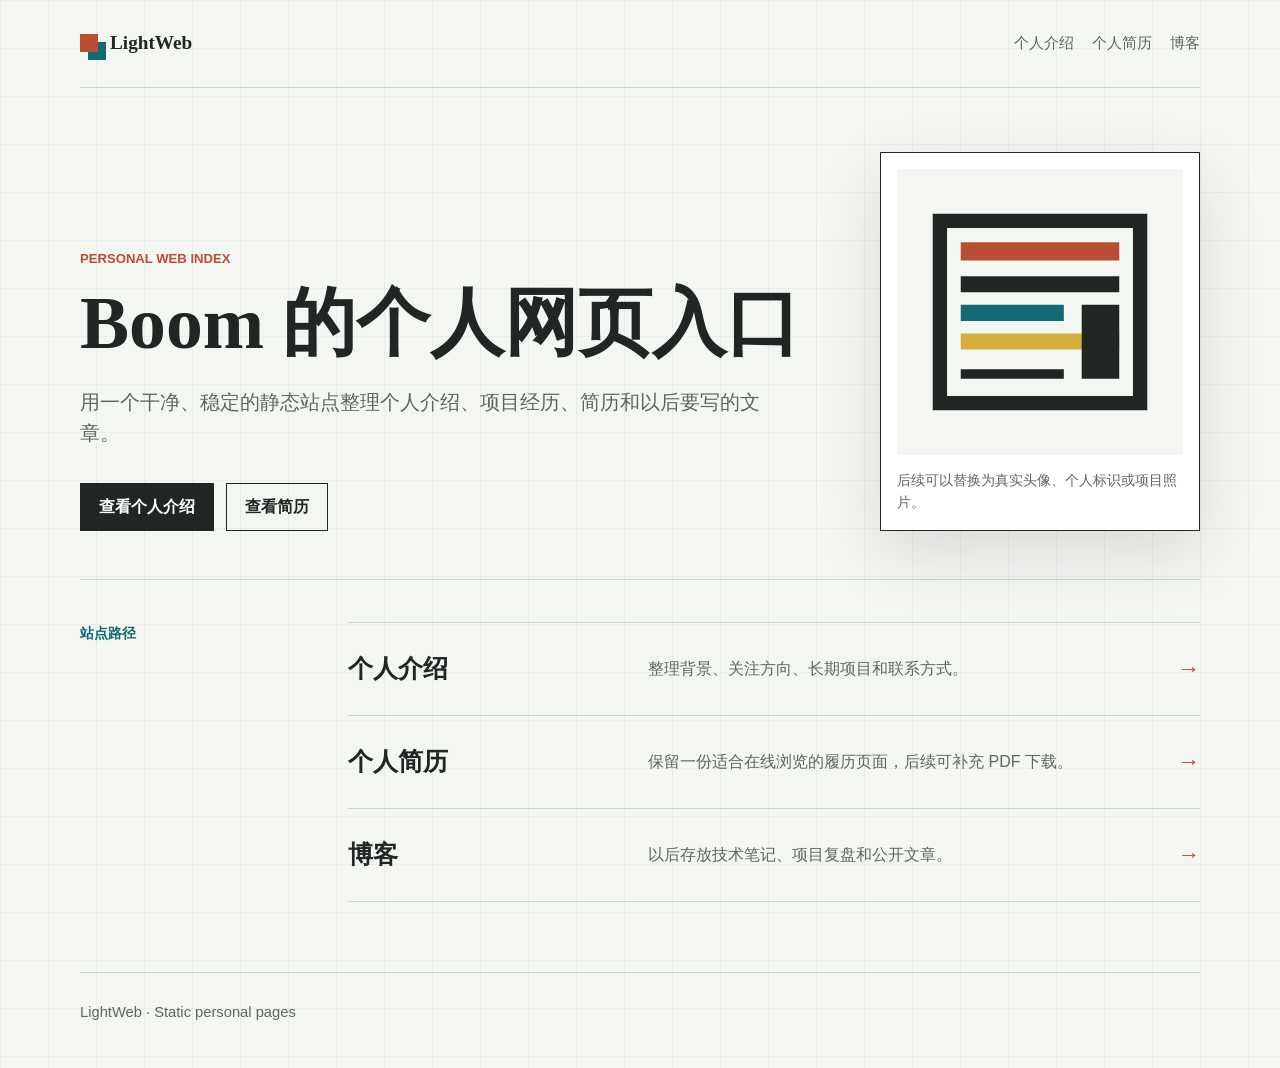
==== index.html @ 892a2f34 "Initial static personal site" ====
<!doctype html>
<html lang="zh-CN">
  <head>
    <meta charset="utf-8">
    <meta name="viewport" content="width=device-width, initial-scale=1">
    <meta http-equiv="refresh" content="0; url=pages/home/">
    <link rel="canonical" href="pages/home/">
    <title>LightWeb</title>
  </head>
  <body>
    <main>
      <p><a href="pages/home/">进入个人主页</a></p>
    </main>
  </body>
</html>
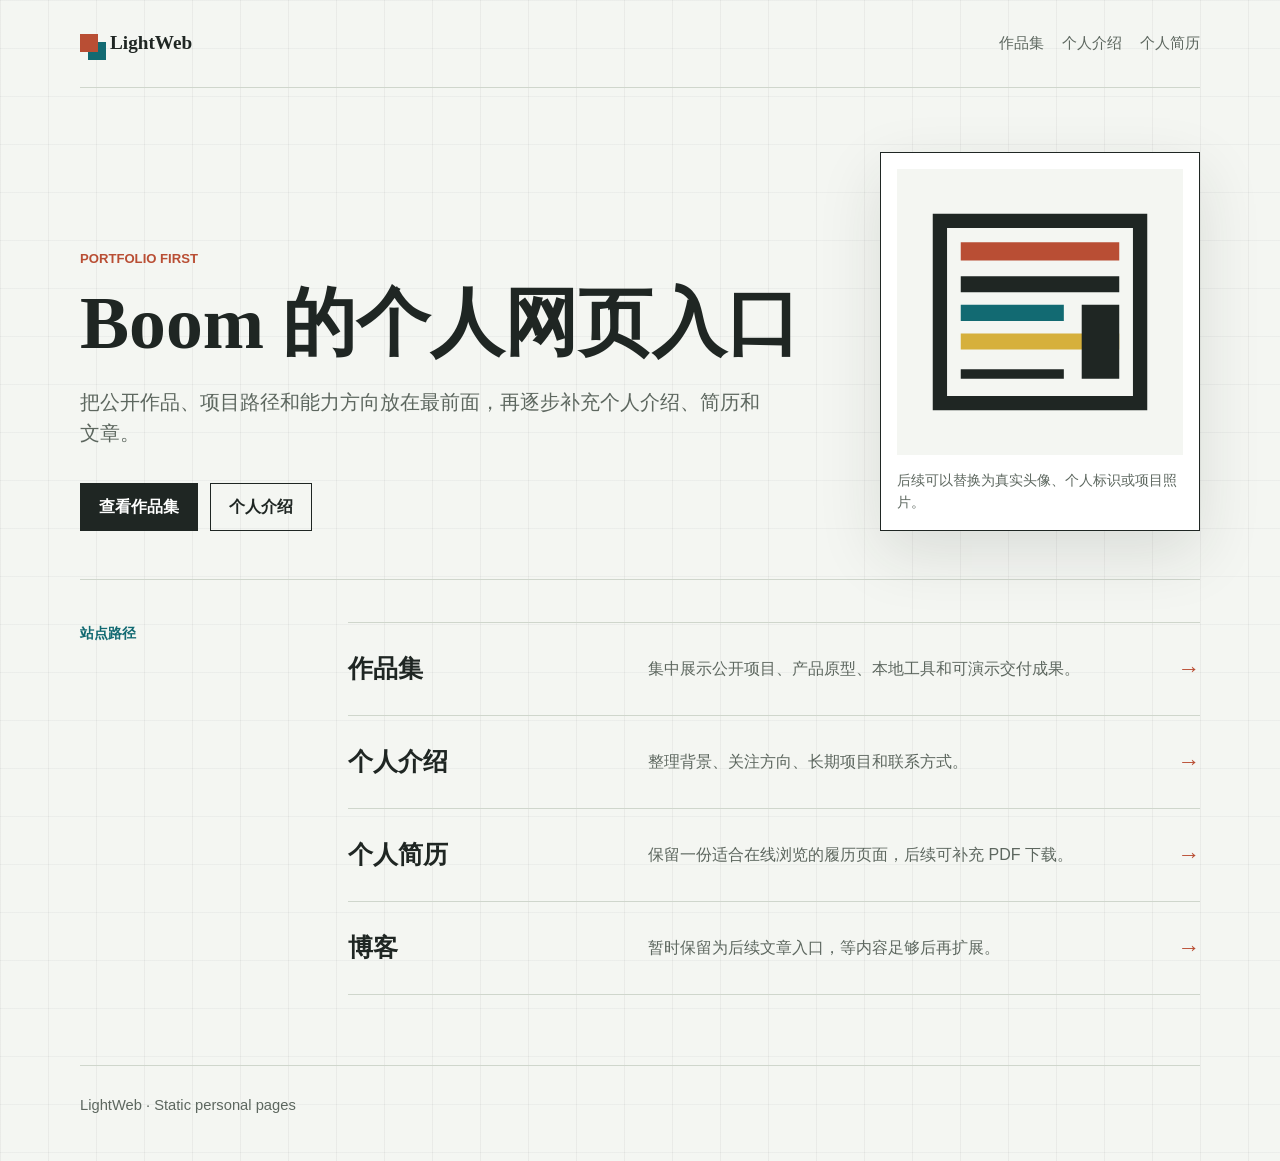
==== commit 35bcc514: "Add portfolio overview" ====
--- a/index.html
+++ b/index.html
@@ -3,13 +3,84 @@
   <head>
     <meta charset="utf-8">
     <meta name="viewport" content="width=device-width, initial-scale=1">
-    <meta http-equiv="refresh" content="0; url=pages/home/">
-    <link rel="canonical" href="pages/home/">
-    <title>LightWeb</title>
+    <meta name="description" content="Boom 的个人网页入口，汇总作品集、个人介绍和公开项目。">
+    <link rel="icon" href="assets/images/profile-mark.svg" type="image/svg+xml">
+    <link rel="stylesheet" href="assets/styles/site.css">
+    <link rel="canonical" href="./">
+    <title>Boom | LightWeb</title>
   </head>
   <body>
-    <main>
-      <p><a href="pages/home/">进入个人主页</a></p>
-    </main>
+    <div class="site-shell">
+      <header class="site-header">
+        <a class="brand" href="./" aria-label="返回个人主页">
+          <span class="brand-mark" aria-hidden="true"></span>
+          <span>LightWeb</span>
+        </a>
+        <nav class="site-nav" aria-label="主导航">
+          <a href="pages/projects/">作品集</a>
+          <a href="pages/about/">个人介绍</a>
+          <a href="pages/resume/">个人简历</a>
+        </nav>
+      </header>
+
+      <main>
+        <section class="hero" aria-labelledby="home-title">
+          <div>
+            <p class="eyebrow">Portfolio first</p>
+            <h1 id="home-title">Boom 的个人网页入口</h1>
+            <p class="lede">
+              把公开作品、项目路径和能力方向放在最前面，再逐步补充个人介绍、简历和文章。
+            </p>
+            <div class="hero-actions" aria-label="主要入口">
+              <a class="action-link" href="pages/projects/">查看作品集</a>
+              <a class="action-link secondary" href="pages/about/">个人介绍</a>
+            </div>
+          </div>
+
+          <figure class="profile-art">
+            <img src="assets/images/profile-mark.svg" alt="LightWeb 个人站点标记">
+            <figcaption>后续可以替换为真实头像、个人标识或项目照片。</figcaption>
+          </figure>
+        </section>
+
+        <section class="route-band" aria-labelledby="routes-title">
+          <p class="section-label" id="routes-title">站点路径</p>
+          <ul class="route-list">
+            <li>
+              <a href="pages/projects/">
+                <span class="route-title">作品集</span>
+                <span class="route-desc">集中展示公开项目、产品原型、本地工具和可演示交付成果。</span>
+                <span class="route-arrow" aria-hidden="true">→</span>
+              </a>
+            </li>
+            <li>
+              <a href="pages/about/">
+                <span class="route-title">个人介绍</span>
+                <span class="route-desc">整理背景、关注方向、长期项目和联系方式。</span>
+                <span class="route-arrow" aria-hidden="true">→</span>
+              </a>
+            </li>
+            <li>
+              <a href="pages/resume/">
+                <span class="route-title">个人简历</span>
+                <span class="route-desc">保留一份适合在线浏览的履历页面，后续可补充 PDF 下载。</span>
+                <span class="route-arrow" aria-hidden="true">→</span>
+              </a>
+            </li>
+            <li>
+              <a href="pages/blog/">
+                <span class="route-title">博客</span>
+                <span class="route-desc">暂时保留为后续文章入口，等内容足够后再扩展。</span>
+                <span class="route-arrow" aria-hidden="true">→</span>
+              </a>
+            </li>
+          </ul>
+        </section>
+      </main>
+
+      <footer class="site-footer">
+        <span>LightWeb · Static personal pages</span>
+      </footer>
+    </div>
   </body>
 </html>
--- a/assets/styles/site.css
+++ b/assets/styles/site.css
@@ -0,0 +1,410 @@
+:root {
+  color-scheme: light;
+  --paper: #f4f6f2;
+  --paper-strong: #ffffff;
+  --ink: #1f2623;
+  --muted: #5d675f;
+  --line: #cfd6cc;
+  --rust: #b94e34;
+  --teal: #126a72;
+  --gold: #d6b03c;
+  --shadow: 0 22px 60px rgba(31, 38, 35, 0.12);
+  --serif: "Iowan Old Style", "Palatino Linotype", Georgia, serif;
+  --sans: "Avenir Next", "Gill Sans", "Trebuchet MS", sans-serif;
+}
+
+* {
+  box-sizing: border-box;
+}
+
+html {
+  min-height: 100%;
+}
+
+body {
+  min-height: 100%;
+  margin: 0;
+  color: var(--ink);
+  background:
+    linear-gradient(90deg, rgba(31, 38, 35, 0.05) 1px, transparent 1px),
+    linear-gradient(180deg, rgba(31, 38, 35, 0.04) 1px, transparent 1px),
+    var(--paper);
+  background-size: 48px 48px, 48px 48px, auto;
+  font-family: var(--sans);
+  line-height: 1.6;
+}
+
+a {
+  color: inherit;
+}
+
+a:focus-visible,
+button:focus-visible {
+  outline: 3px solid var(--gold);
+  outline-offset: 4px;
+}
+
+.site-shell {
+  width: min(1120px, calc(100% - 40px));
+  margin: 0 auto;
+}
+
+.site-header {
+  display: flex;
+  align-items: center;
+  justify-content: space-between;
+  gap: 24px;
+  padding: 28px 0;
+}
+
+.brand {
+  display: inline-flex;
+  align-items: center;
+  gap: 12px;
+  font-family: var(--serif);
+  font-size: 1.2rem;
+  font-weight: 700;
+  text-decoration: none;
+}
+
+.brand-mark {
+  width: 18px;
+  height: 18px;
+  background: var(--rust);
+  box-shadow: 8px 8px 0 var(--teal);
+}
+
+.site-nav {
+  display: flex;
+  flex-wrap: wrap;
+  justify-content: flex-end;
+  gap: 8px 18px;
+  font-size: 0.95rem;
+}
+
+.site-nav a {
+  color: var(--muted);
+  text-decoration: none;
+}
+
+.site-nav a:hover {
+  color: var(--ink);
+}
+
+.hero {
+  display: grid;
+  grid-template-columns: minmax(0, 1fr) 320px;
+  align-items: end;
+  gap: 56px;
+  padding: 64px 0 48px;
+  border-top: 1px solid var(--line);
+}
+
+.eyebrow {
+  margin: 0 0 18px;
+  color: var(--rust);
+  font-size: 0.82rem;
+  font-weight: 700;
+  letter-spacing: 0;
+  text-transform: uppercase;
+}
+
+.hero h1 {
+  max-width: 760px;
+  margin: 0;
+  font-family: var(--serif);
+  font-size: 4.6rem;
+  line-height: 0.98;
+  letter-spacing: 0;
+}
+
+.lede {
+  max-width: 680px;
+  margin: 28px 0 0;
+  color: var(--muted);
+  font-size: 1.22rem;
+}
+
+.hero-actions {
+  display: flex;
+  flex-wrap: wrap;
+  gap: 12px;
+  margin-top: 34px;
+}
+
+.action-link {
+  display: inline-flex;
+  align-items: center;
+  justify-content: center;
+  min-height: 44px;
+  padding: 10px 18px;
+  border: 1px solid var(--ink);
+  background: var(--ink);
+  color: var(--paper-strong);
+  font-weight: 700;
+  text-decoration: none;
+}
+
+.action-link.secondary {
+  background: transparent;
+  color: var(--ink);
+}
+
+.profile-art {
+  margin: 0;
+  padding: 16px;
+  border: 1px solid var(--ink);
+  background: var(--paper-strong);
+  box-shadow: var(--shadow);
+}
+
+.profile-art img {
+  display: block;
+  width: 100%;
+  aspect-ratio: 1;
+  object-fit: cover;
+}
+
+.profile-art figcaption {
+  margin-top: 14px;
+  color: var(--muted);
+  font-size: 0.88rem;
+}
+
+.route-band {
+  display: grid;
+  grid-template-columns: 220px minmax(0, 1fr);
+  gap: 48px;
+  padding: 42px 0 70px;
+  border-top: 1px solid var(--line);
+}
+
+.section-label {
+  margin: 0;
+  color: var(--teal);
+  font-size: 0.9rem;
+  font-weight: 800;
+}
+
+.route-list {
+  display: grid;
+  gap: 0;
+  margin: 0;
+  padding: 0;
+  list-style: none;
+  border-top: 1px solid var(--line);
+}
+
+.route-list li {
+  border-bottom: 1px solid var(--line);
+}
+
+.route-list a {
+  display: grid;
+  grid-template-columns: minmax(120px, 0.55fr) minmax(0, 1fr) auto;
+  gap: 20px;
+  align-items: center;
+  min-height: 92px;
+  text-decoration: none;
+}
+
+.route-title {
+  font-family: var(--serif);
+  font-size: 1.55rem;
+  font-weight: 700;
+}
+
+.route-desc {
+  color: var(--muted);
+}
+
+.route-arrow {
+  color: var(--rust);
+  font-size: 1.4rem;
+}
+
+.route-list a:hover .route-title {
+  color: var(--rust);
+}
+
+.content-page {
+  display: grid;
+  grid-template-columns: 260px minmax(0, 1fr);
+  gap: 56px;
+  padding: 64px 0 90px;
+  border-top: 1px solid var(--line);
+}
+
+.content-page h1 {
+  margin: 0;
+  font-family: var(--serif);
+  font-size: 3.2rem;
+  line-height: 1.05;
+  letter-spacing: 0;
+}
+
+.content-page h2 {
+  margin: 40px 0 10px;
+  font-family: var(--serif);
+  font-size: 1.8rem;
+  letter-spacing: 0;
+}
+
+.content-page p,
+.content-page li {
+  color: var(--muted);
+  font-size: 1.05rem;
+}
+
+.content-page ul {
+  margin: 18px 0 0;
+  padding-left: 22px;
+}
+
+.page-note {
+  margin: 22px 0 0;
+  padding-left: 18px;
+  border-left: 4px solid var(--gold);
+}
+
+.portfolio-section {
+  margin-top: 44px;
+}
+
+.project-list {
+  display: grid;
+  border-top: 1px solid var(--line);
+}
+
+.project-item {
+  display: grid;
+  grid-template-columns: minmax(0, 1fr) 300px;
+  gap: 36px;
+  padding: 28px 0;
+  border-bottom: 1px solid var(--line);
+}
+
+.project-kicker {
+  margin: 0 0 8px;
+  color: var(--rust);
+  font-size: 0.78rem;
+  font-weight: 800;
+  letter-spacing: 0;
+  text-transform: uppercase;
+}
+
+.project-item h3 {
+  margin: 0;
+  font-family: var(--serif);
+  font-size: 2rem;
+  line-height: 1.08;
+  letter-spacing: 0;
+}
+
+.project-item p {
+  max-width: 620px;
+  margin: 14px 0 0;
+}
+
+.project-meta {
+  display: grid;
+  align-content: start;
+  gap: 18px;
+  margin: 0;
+  padding: 0;
+}
+
+.project-meta div {
+  display: grid;
+  gap: 4px;
+}
+
+.project-meta dt {
+  color: var(--teal);
+  font-size: 0.78rem;
+  font-weight: 800;
+}
+
+.project-meta dd {
+  margin: 0;
+  color: var(--muted);
+}
+
+.portfolio-next {
+  display: grid;
+  gap: 10px;
+}
+
+.site-footer {
+  padding: 28px 0 44px;
+  border-top: 1px solid var(--line);
+  color: var(--muted);
+  font-size: 0.92rem;
+}
+
+@media (max-width: 820px) {
+  .site-shell {
+    width: min(100% - 28px, 1120px);
+  }
+
+  .site-header {
+    align-items: flex-start;
+    flex-direction: column;
+  }
+
+  .site-nav {
+    justify-content: flex-start;
+  }
+
+  .hero,
+  .route-band,
+  .content-page,
+  .project-item {
+    grid-template-columns: 1fr;
+    gap: 28px;
+  }
+
+  .hero {
+    padding-top: 38px;
+  }
+
+  .hero h1 {
+    font-size: 3.15rem;
+  }
+
+  .profile-art {
+    max-width: 340px;
+  }
+
+  .route-list a {
+    grid-template-columns: 1fr auto;
+    gap: 8px 16px;
+    padding: 18px 0;
+  }
+
+  .route-desc {
+    grid-column: 1 / -1;
+  }
+
+  .content-page h1 {
+    font-size: 2.45rem;
+  }
+}
+
+@media (max-width: 460px) {
+  .hero h1 {
+    font-size: 2.55rem;
+  }
+
+  .lede {
+    font-size: 1.05rem;
+  }
+
+  .hero-actions {
+    flex-direction: column;
+  }
+
+  .action-link {
+    width: 100%;
+  }
+}
